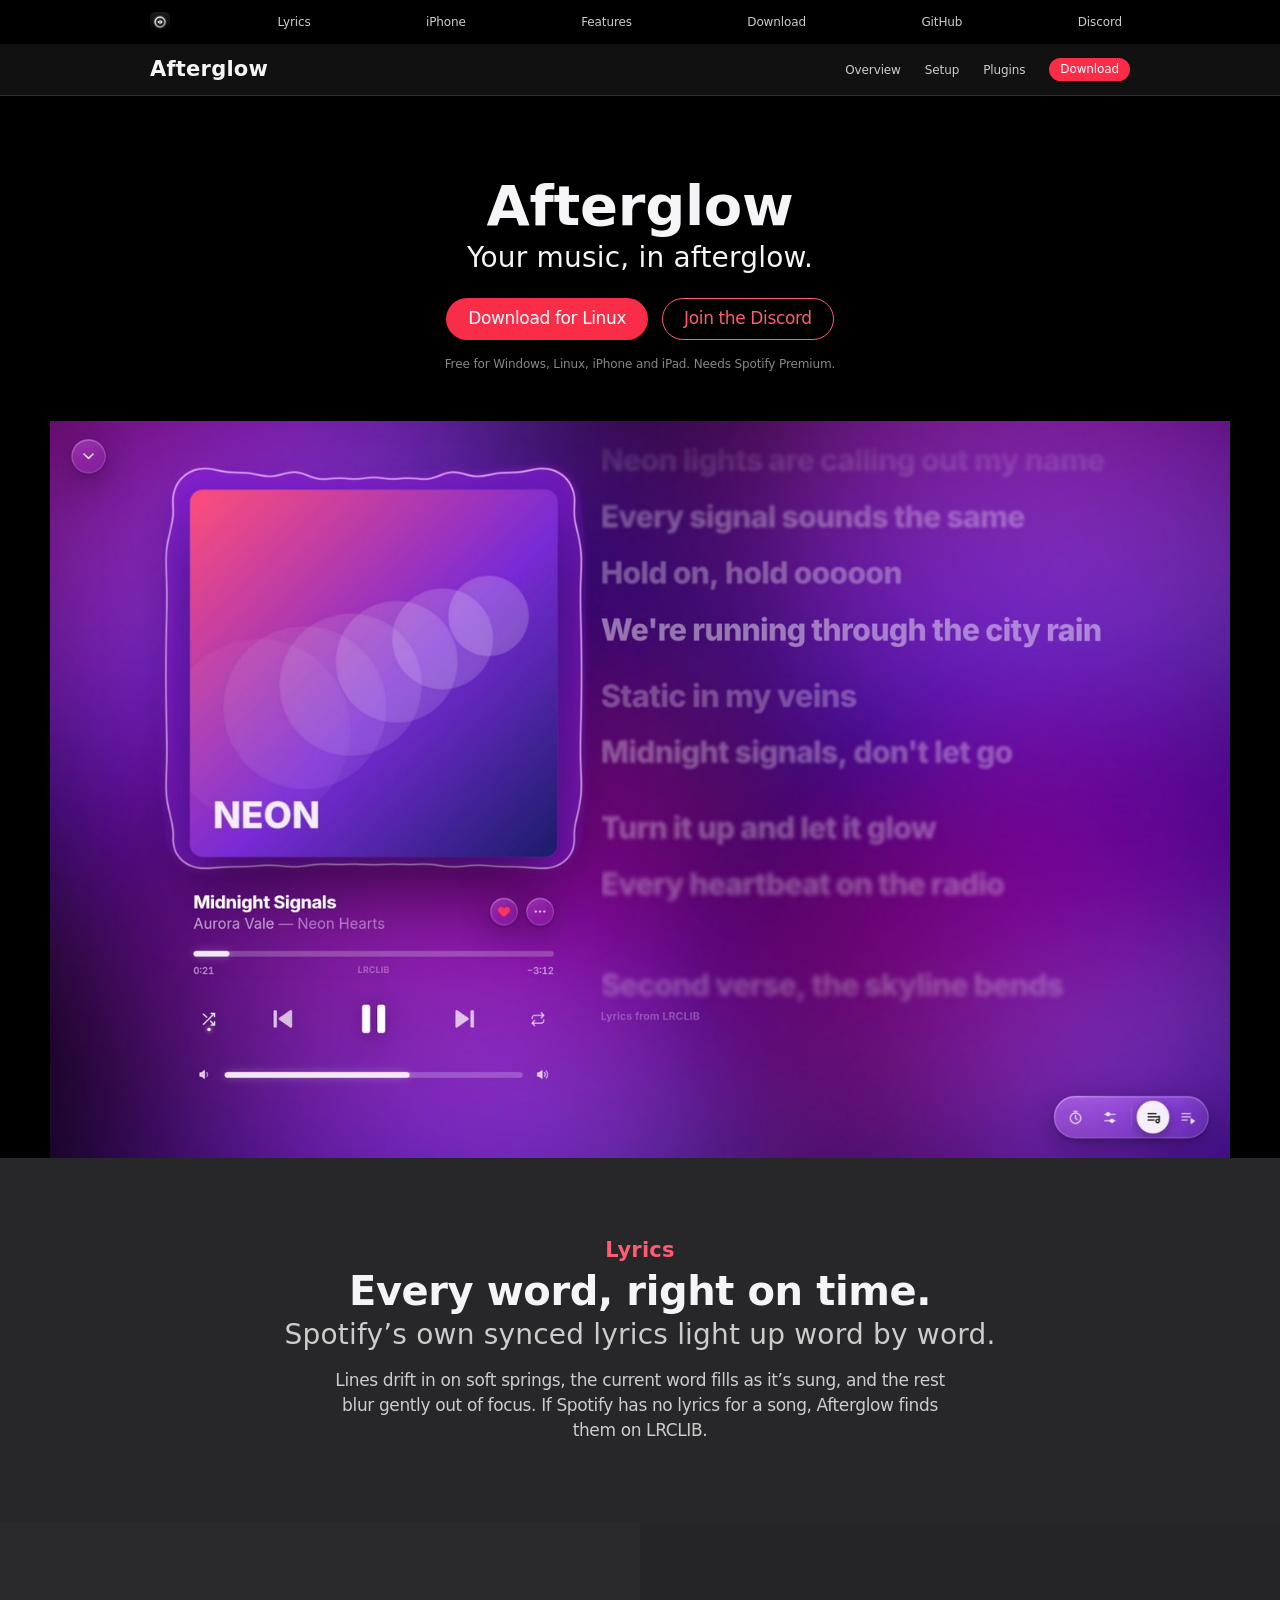
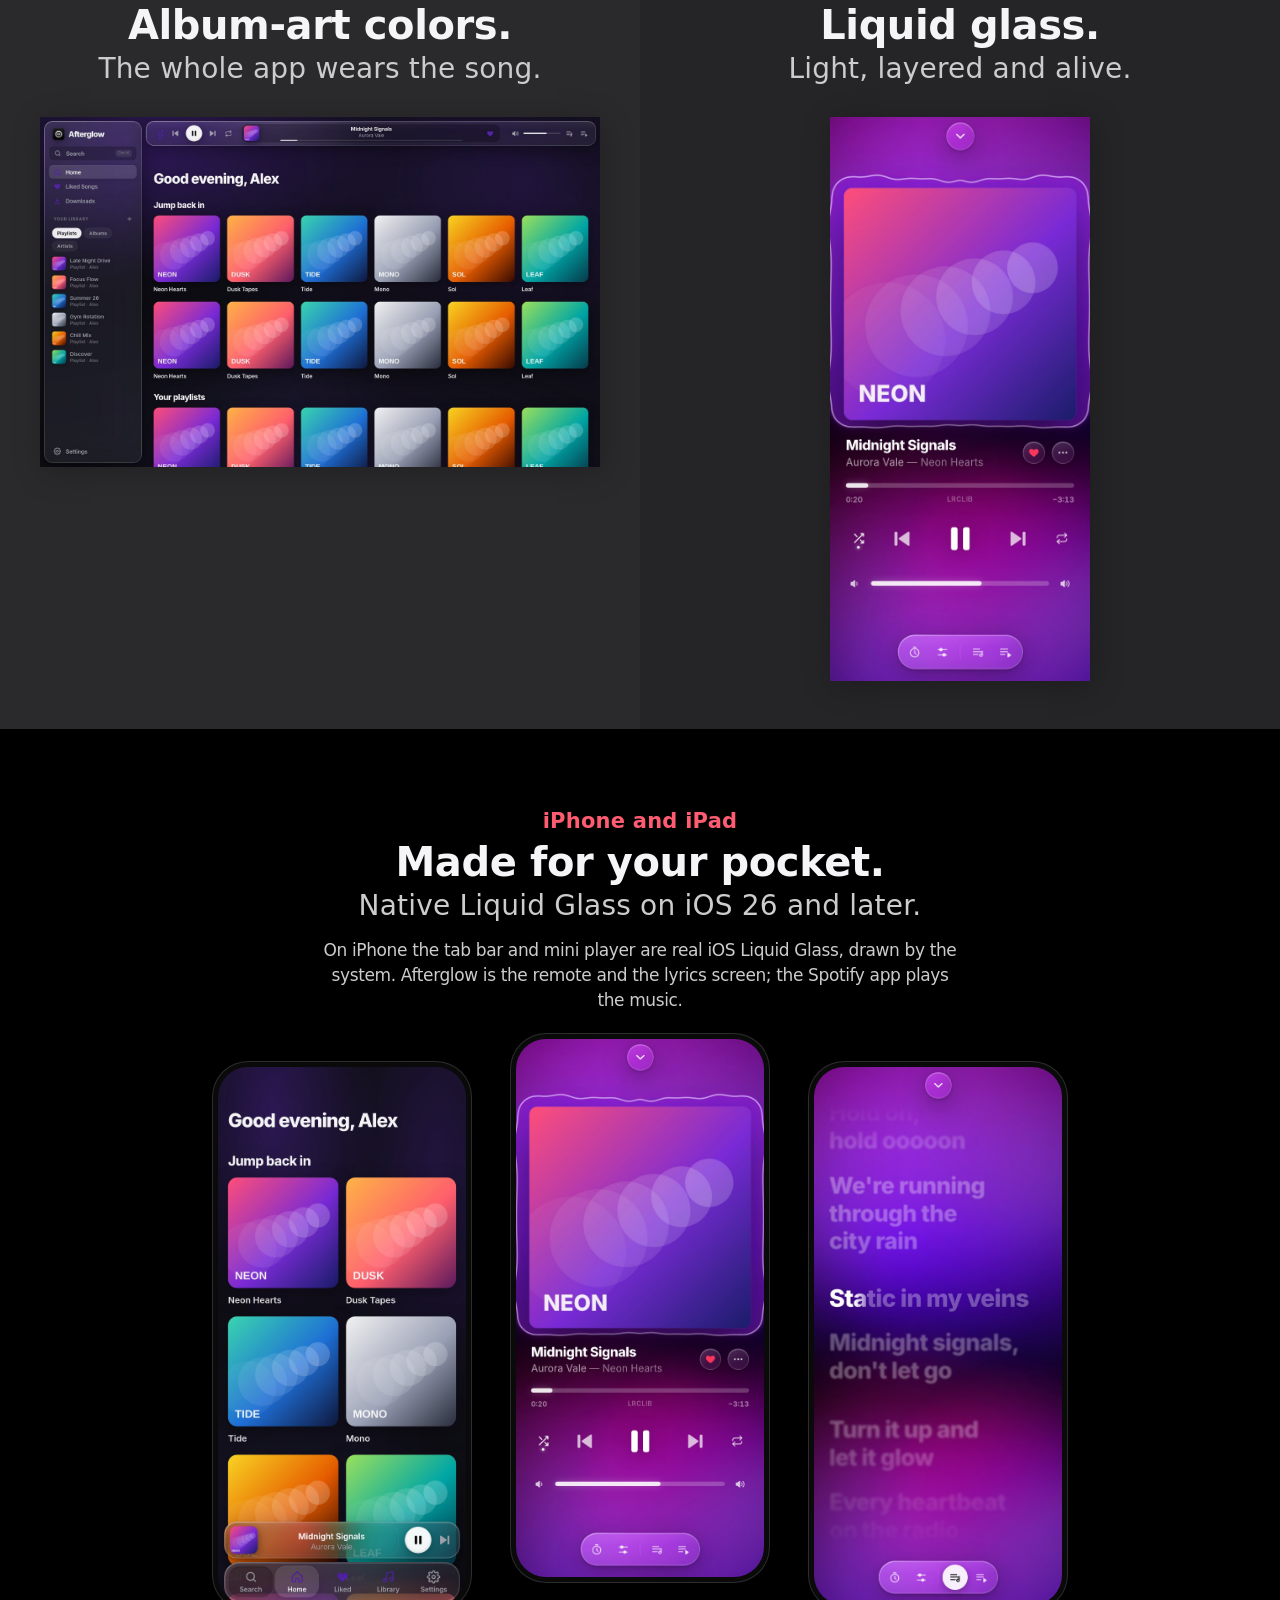
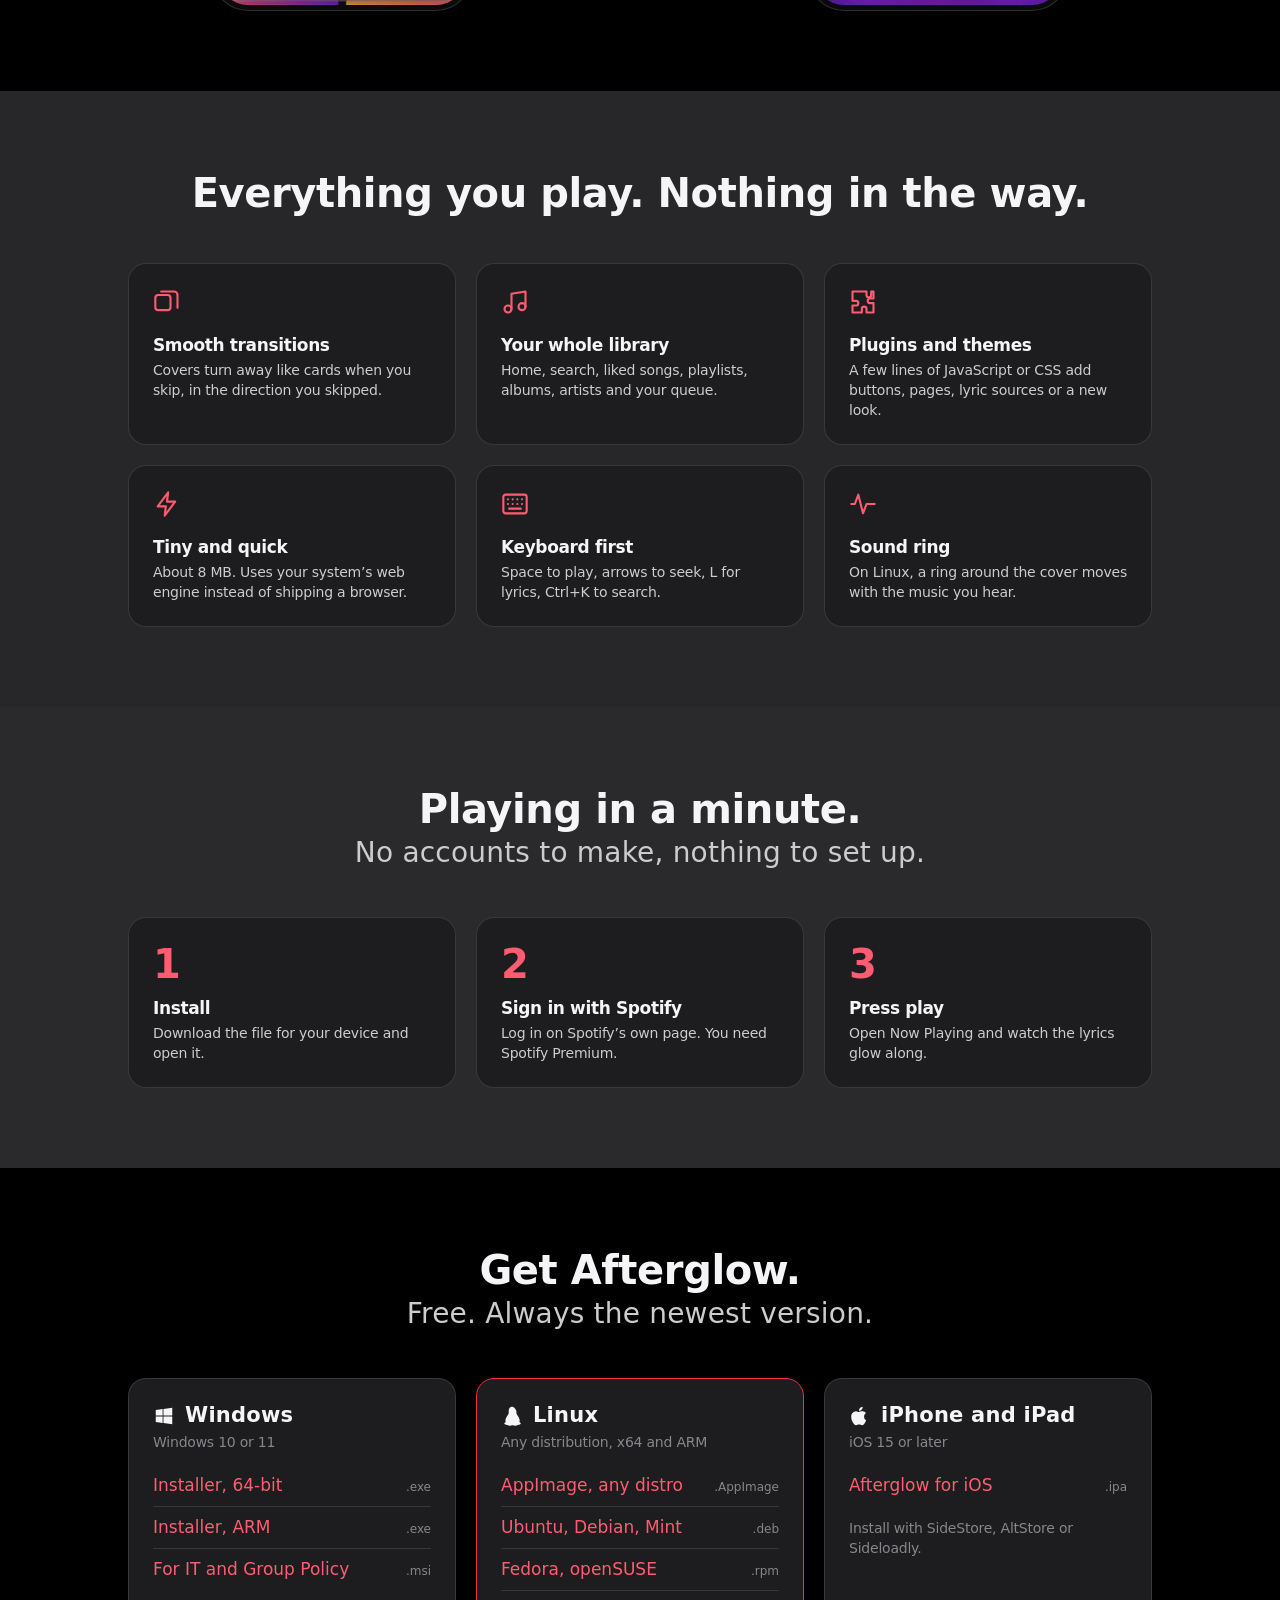
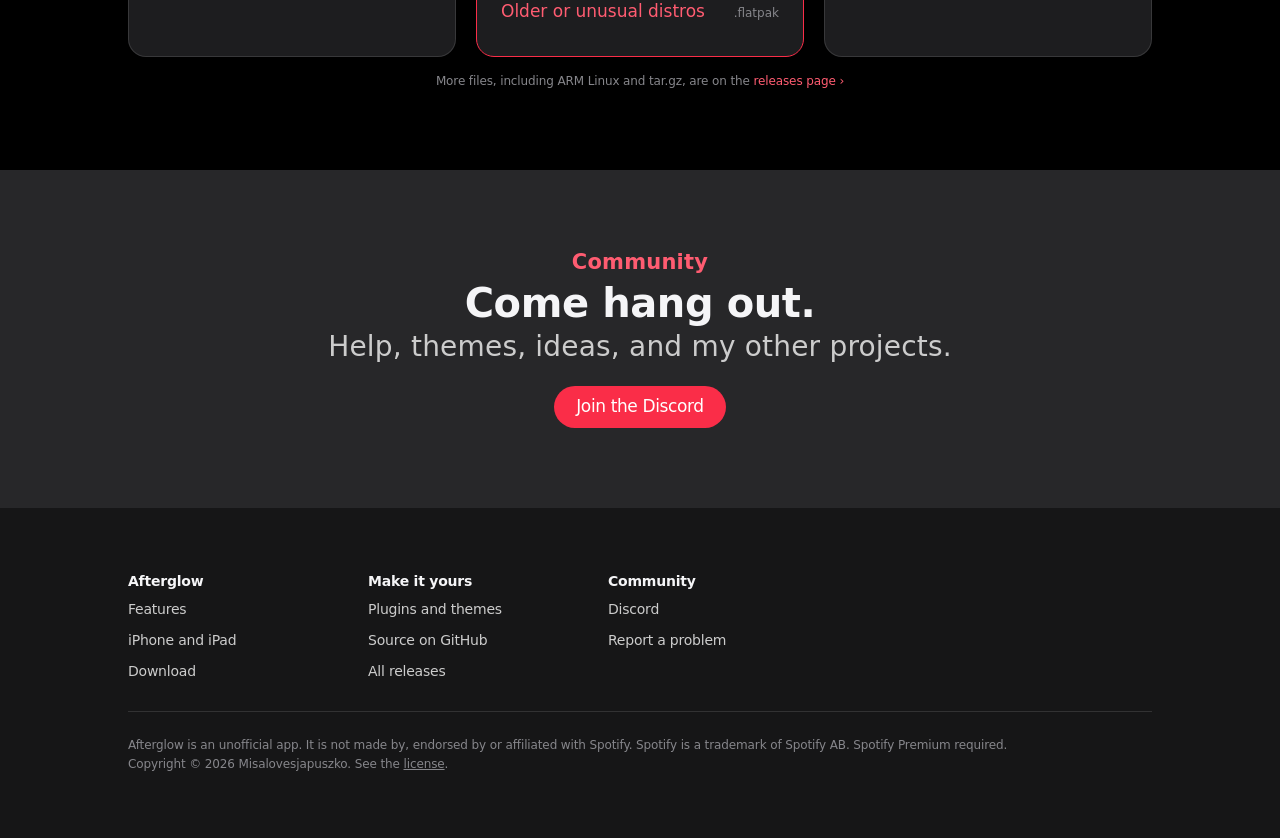
==== docs/index.html @ 4060bea7 "Afterglow 1.0.0 Co-Authored-By: Claude Opus 5.5 <noreply@anthropic.com>" ====
<!doctype html>
<html lang="en">
<head>
<meta charset="utf-8">
<meta name="viewport" content="width=device-width, initial-scale=1, viewport-fit=cover">
<title>Afterglow</title>
<meta name="description" content="Afterglow is a Spotify player with live, word-by-word lyrics, album-art colors and liquid glass. For Windows, Linux, iPhone and iPad.">
<meta property="og:title" content="Afterglow">
<meta property="og:description" content="Your music, in afterglow. Live, word-by-word lyrics for Spotify.">
<meta property="og:image" content="screenshots/lyrics.jpg">
<meta name="theme-color" content="#000000">
<link rel="icon" href="icon.png">
<link rel="preconnect" href="https://fonts.googleapis.com">
<link rel="preconnect" href="https://fonts.gstatic.com" crossorigin>
<link href="https://fonts.googleapis.com/css2?family=Inter:wght@300;400;600;700&display=swap" rel="stylesheet">
<style>
/* Design system: DESIGN-apple.md, dark variant. One accent (the app's red), near-black tiles,
   no gradients, no shadows except the single product shadow under app screenshots. */
:root {
  --primary: #fa2d48;
  --primary-focus: #ff375f;
  --primary-on-dark: #ff5c71;
  --on-primary: #ffffff;
  --body: #f5f5f7;
  --body-muted: #cccccc;
  --ink-muted-48: #86868b;
  --hairline: rgba(255, 255, 255, 0.12);
  --surface-black: #000000;
  --tile-1: #272729;
  --tile-2: #2a2a2c;
  --tile-3: #252527;
  --ink: #1d1d1f;
  --footer: #161617;
  --product-shadow: rgba(0, 0, 0, 0.22) 3px 5px 30px 0;

  --font-display: "SF Pro Display", system-ui, -apple-system, BlinkMacSystemFont, Inter, sans-serif;
  --font-text: "SF Pro Text", system-ui, -apple-system, BlinkMacSystemFont, Inter, sans-serif;

  --r-sm: 8px;
  --r-md: 11px;
  --r-lg: 18px;
  --pill: 9999px;

  --s-xs: 8px;
  --s-sm: 12px;
  --s-md: 17px;
  --s-lg: 24px;
  --s-xl: 32px;
  --s-xxl: 48px;
  --s-section: 80px;
  color-scheme: dark;
}
* { box-sizing: border-box; }
html { scroll-behavior: smooth; scroll-padding-top: 60px; }
body {
  margin: 0; background: var(--surface-black); color: var(--body);
  font: 400 17px/1.47 var(--font-text); letter-spacing: -0.374px;
  font-feature-settings: "ss03"; -webkit-font-smoothing: antialiased; overflow-x: hidden;
}
a { color: inherit; text-decoration: none; }
img { display: block; max-width: 100%; height: auto; }

/* global nav: 44px, true black, 12px links */
.gnav { background: var(--surface-black); height: 44px; }
.gnav-in { max-width: 1024px; height: 100%; margin: 0 auto; padding: 0 22px; display: flex; align-items: center; justify-content: space-between; }
.gnav a { font: 400 12px/1 var(--font-text); letter-spacing: -0.12px; color: rgba(255, 255, 255, 0.8); padding: 0 8px; }
.gnav a:active { opacity: 0.6; }
.gnav .logo { padding: 0; display: flex; align-items: center; }
.gnav .logo img { width: 20px; height: 20px; border-radius: 5px; }
@media (max-width: 833px) { .gnav .hide-sm { display: none; } }

/* frosted sub-nav: sticky 52px */
.subnav { position: sticky; top: 0; z-index: 20; height: 52px; background: rgba(22, 22, 23, 0.8);
  -webkit-backdrop-filter: saturate(180%) blur(20px); backdrop-filter: saturate(180%) blur(20px); border-bottom: 1px solid var(--hairline); }
.subnav-in { max-width: 1024px; height: 100%; margin: 0 auto; padding: 0 22px; display: flex; align-items: center; gap: var(--s-lg); }
.subnav .title { font: 600 21px/1.19 var(--font-display); letter-spacing: 0.231px; margin-right: auto; }
.subnav a.link { font: 400 12px/1 var(--font-text); letter-spacing: -0.12px; color: var(--body-muted); }
.subnav a.link:active { opacity: 0.6; }
@media (max-width: 734px) { .subnav a.link { display: none; } }

/* buttons */
.btn { display: inline-flex; align-items: center; justify-content: center; gap: 8px; border-radius: var(--pill);
  font: 400 17px/1.17 var(--font-text); letter-spacing: -0.374px; padding: 11px 22px; transition: transform 0.15s; cursor: pointer; }
.btn:active { transform: scale(0.95); }
.btn:focus-visible { outline: 2px solid var(--primary-focus); outline-offset: 2px; }
.btn-primary { background: var(--primary); color: var(--on-primary); }
.btn-ghost { border: 1px solid var(--primary-on-dark); color: var(--primary-on-dark); padding: 10px 21px; }
.btn-small { font-size: 12px; letter-spacing: -0.12px; padding: 4px 11px; }
.link-arrow { color: var(--primary-on-dark); }
.link-arrow::after { content: " \203A"; }
.link-arrow:active { opacity: 0.6; }

/* full-bleed tiles */
.tile { padding: var(--s-section) 22px 0; text-align: center; overflow: hidden; }
.tile.pad-b { padding-bottom: var(--s-section); }
.t-black { background: var(--surface-black); }
.t-1 { background: var(--tile-1); }
.t-2 { background: var(--tile-2); }
.t-3 { background: var(--tile-3); }
.hero-name { font: 600 56px/1.07 var(--font-display); letter-spacing: -0.28px; margin: 0; }
.display { font: 600 40px/1.1 var(--font-display); letter-spacing: -0.01em; margin: 0; }
.lead { font: 400 28px/1.14 var(--font-display); letter-spacing: 0.196px; color: var(--body); margin: 6px 0 0; }
.lead.muted { color: var(--body-muted); }
.tagline { font: 600 21px/1.19 var(--font-display); letter-spacing: 0.231px; margin: 0 0 6px; color: var(--primary-on-dark); }
.body-copy { max-width: 640px; margin: var(--s-md) auto 0; color: var(--body-muted); }
.ctas { display: flex; justify-content: center; flex-wrap: wrap; gap: 14px; margin-top: var(--s-lg); }
.fine { font: 400 12px/1.33 var(--font-text); letter-spacing: -0.12px; color: var(--ink-muted-48); margin: var(--s-md) 0 0; }

/* product imagery: the only shadow in the system */
.shot { margin: var(--s-xxl) auto 0; max-width: 1180px; }
.shot img { width: 100%; box-shadow: var(--product-shadow); }
.shot.narrow { max-width: 300px; }

.duo { display: grid; grid-template-columns: 1fr 1fr; }
.duo .tile { padding-bottom: var(--s-xxl); }
.duo .shot { margin-top: var(--s-xl); max-width: 560px; }
.duo .shot.narrow { max-width: 260px; }
@media (max-width: 833px) { .duo { grid-template-columns: 1fr; } }

.phones { display: flex; justify-content: center; align-items: flex-end; gap: clamp(12px, 3vw, 40px); margin: var(--s-xxl) auto 0; max-width: 980px; }
.phone { width: min(260px, 31%); border-radius: 36px; padding: 6px; background: #0a0a0b; box-shadow: var(--product-shadow), inset 0 0 0 1px rgba(255, 255, 255, 0.14); }
.phone img { border-radius: 30px; }
.phone.mid { transform: translateY(-28px); }
@media (max-width: 640px) { .phone { border-radius: 22px; padding: 4px; } .phone img { border-radius: 18px; } .phone.mid { transform: translateY(-14px); } }

/* utility cards */
.grid { max-width: 1024px; margin: var(--s-xxl) auto 0; display: grid; grid-template-columns: repeat(3, 1fr); gap: 20px; text-align: left; }
@media (max-width: 1068px) { .grid { grid-template-columns: repeat(2, 1fr); } }
@media (max-width: 640px) { .grid { grid-template-columns: 1fr; } }
.card { background: var(--ink); border: 1px solid var(--hairline); border-radius: var(--r-lg); padding: var(--s-lg); }
.card .ic { width: 28px; height: 28px; color: var(--primary-on-dark); margin-bottom: var(--s-sm); }
.card h3 { font: 600 17px/1.24 var(--font-text); letter-spacing: -0.374px; margin: 0 0 4px; }
.card p { margin: 0; color: var(--body-muted); font-size: 14px; line-height: 1.43; letter-spacing: -0.224px; }

/* download cards */
.dl { max-width: 1024px; margin: var(--s-xxl) auto 0; display: grid; grid-template-columns: repeat(3, 1fr); gap: 20px; text-align: left; }
@media (max-width: 833px) { .dl { grid-template-columns: 1fr; } }
.dl .card.mine { border-color: var(--primary); }
.dl h3 { font: 600 21px/1.19 var(--font-display); letter-spacing: 0.231px; margin: 0; display: flex; align-items: center; gap: 10px; }
.dl h3 svg { width: 22px; height: 22px; }
.dl .req { font-size: 14px; letter-spacing: -0.224px; color: var(--ink-muted-48); margin: 4px 0 var(--s-sm); }
.dl ul { list-style: none; margin: 0; padding: 0; }
.dl li a { display: flex; justify-content: space-between; align-items: baseline; gap: 12px; font: 400 17px/2.41 var(--font-text); letter-spacing: 0; color: var(--primary-on-dark); border-top: 1px solid var(--hairline); cursor: pointer; }
.dl li:first-child a { border-top: 0; }
.dl li a span { color: var(--ink-muted-48); font-size: 12px; }
.dl li a:active { opacity: 0.6; }
.dl .note { font-size: 14px; letter-spacing: -0.224px; color: var(--ink-muted-48); margin: var(--s-sm) 0 0; }

/* steps */
.steps { max-width: 1024px; margin: var(--s-xxl) auto 0; display: grid; grid-template-columns: repeat(3, 1fr); gap: 20px; counter-reset: s; text-align: left; }
@media (max-width: 833px) { .steps { grid-template-columns: 1fr; } }
.steps .card { counter-increment: s; }
.steps .card::before { content: counter(s); display: block; font: 600 40px/1.1 var(--font-display); color: var(--primary-on-dark); margin-bottom: var(--s-sm); }

/* footer */
footer { background: var(--footer); color: var(--ink-muted-48); padding: 64px 22px; }
.foot-in { max-width: 1024px; margin: 0 auto; }
.foot-cols { display: grid; grid-template-columns: repeat(3, minmax(0, 220px)); gap: 20px; padding-bottom: var(--s-lg); border-bottom: 1px solid var(--hairline); }
@media (max-width: 640px) { .foot-cols { grid-template-columns: 1fr 1fr; } }
.foot-cols h4 { font: 600 14px/1.29 var(--font-text); letter-spacing: -0.224px; color: var(--body); margin: 0 0 4px; }
.foot-cols a { display: block; font: 400 14px/2.2 var(--font-text); letter-spacing: -0.224px; color: var(--body-muted); }
.legal { font: 400 12px/1.6 var(--font-text); letter-spacing: -0.12px; margin: var(--s-lg) 0 0; }
.legal a { color: inherit; text-decoration: underline; }

/* responsive type */
@media (max-width: 1068px) { .hero-name { font-size: 48px; } }
@media (max-width: 734px) {
  .hero-name { font-size: 40px; } .display { font-size: 32px; } .lead { font-size: 21px; }
  .tile { padding-top: var(--s-xxl); } .tile.pad-b { padding-bottom: var(--s-xxl); }
}
@media (max-width: 419px) { .hero-name { font-size: 34px; } .display { font-size: 28px; } }

/* quiet entrance */
.reveal { opacity: 0; transform: translateY(24px); transition: opacity 0.9s cubic-bezier(0.22, 1, 0.36, 1), transform 0.9s cubic-bezier(0.22, 1, 0.36, 1); }
.reveal.in { opacity: 1; transform: none; }
@media (prefers-reduced-motion: reduce) { .reveal { opacity: 1; transform: none; transition: none; } }
</style>
</head>
<body>

<nav class="gnav" aria-label="Global">
  <div class="gnav-in">
    <a class="logo" href="#" aria-label="Afterglow"><img src="icon.png" alt=""></a>
    <a class="hide-sm" href="#lyrics">Lyrics</a>
    <a class="hide-sm" href="#iphone">iPhone</a>
    <a class="hide-sm" href="#features">Features</a>
    <a class="hide-sm" href="#download">Download</a>
    <a class="hide-sm" href="https://github.com/misalovesjapuszko/afterglow">GitHub</a>
    <a href="https://discord.gg/SPbcMXNERD">Discord</a>
  </div>
</nav>

<div class="subnav">
  <div class="subnav-in">
    <span class="title">Afterglow</span>
    <a class="link" href="#features">Overview</a>
    <a class="link" href="#setup">Setup</a>
    <a class="link" href="https://github.com/misalovesjapuszko/afterglow/blob/main/PLUGINS.md">Plugins</a>
    <a class="btn btn-primary btn-small" href="#download">Download</a>
  </div>
</div>

<main>
  <section class="tile t-black">
    <h1 class="hero-name reveal">Afterglow</h1>
    <p class="lead reveal">Your music, in afterglow.</p>
    <div class="ctas reveal">
      <a class="btn btn-primary" href="#download" id="hero-dl">Download</a>
      <a class="btn btn-ghost" href="https://discord.gg/SPbcMXNERD">Join the Discord</a>
    </div>
    <p class="fine reveal">Free for Windows, Linux, iPhone and iPad. Needs Spotify Premium.</p>
    <div class="shot reveal"><img src="screenshots/lyrics.jpg" alt="Afterglow's Now Playing screen with synced lyrics"></div>
  </section>

  <section class="tile t-1 pad-b" id="lyrics">
    <p class="tagline reveal">Lyrics</p>
    <h2 class="display reveal">Every word, right on time.</h2>
    <p class="lead muted reveal">Spotify’s own synced lyrics light up word by word.</p>
    <p class="body-copy reveal">Lines drift in on soft springs, the current word fills as it’s sung, and the rest blur gently out of focus. If Spotify has no lyrics for a song, Afterglow finds them on LRCLIB.</p>
  </section>

  <div class="duo">
    <section class="tile t-2">
      <h2 class="display reveal">Album-art colors.</h2>
      <p class="lead muted reveal">The whole app wears the song.</p>
      <div class="shot reveal"><img src="screenshots/home.jpg" alt="Afterglow tinted in the colors of the playing album"></div>
    </section>
    <section class="tile t-3">
      <h2 class="display reveal">Liquid glass.</h2>
      <p class="lead muted reveal">Light, layered and alive.</p>
      <div class="shot narrow reveal"><img src="screenshots/phone-np.jpg" alt="Now Playing on iPhone"></div>
    </section>
  </div>

  <section class="tile t-black pad-b" id="iphone">
    <p class="tagline reveal">iPhone and iPad</p>
    <h2 class="display reveal">Made for your pocket.</h2>
    <p class="lead muted reveal">Native Liquid Glass on iOS 26 and later.</p>
    <p class="body-copy reveal">On iPhone the tab bar and mini player are real iOS Liquid Glass, drawn by the system. Afterglow is the remote and the lyrics screen; the Spotify app plays the music.</p>
    <div class="phones reveal">
      <div class="phone"><img src="screenshots/phone-home.jpg" alt="Home on iPhone"></div>
      <div class="phone mid"><img src="screenshots/phone-np.jpg" alt="Now Playing on iPhone"></div>
      <div class="phone"><img src="screenshots/phone-lyrics.jpg" alt="Lyrics on iPhone"></div>
    </div>
  </section>

  <section class="tile t-1 pad-b" id="features">
    <h2 class="display reveal">Everything you play. Nothing in the way.</h2>
    <div class="grid">
      <div class="card reveal">
        <svg class="ic" viewBox="0 0 24 24" fill="none" stroke="currentColor" stroke-width="1.8" stroke-linecap="round" stroke-linejoin="round"><rect x="2" y="6" width="13" height="13" rx="2.5"/><path d="M7 3h11a3 3 0 0 1 3 3v11"/></svg>
        <h3>Smooth transitions</h3>
        <p>Covers turn away like cards when you skip, in the direction you skipped.</p>
      </div>
      <div class="card reveal">
        <svg class="ic" viewBox="0 0 24 24" fill="none" stroke="currentColor" stroke-width="1.8" stroke-linecap="round" stroke-linejoin="round"><path d="M9 18V5l12-2v13"/><circle cx="6" cy="18" r="3"/><circle cx="18" cy="16" r="3"/></svg>
        <h3>Your whole library</h3>
        <p>Home, search, liked songs, playlists, albums, artists and your queue.</p>
      </div>
      <div class="card reveal">
        <svg class="ic" viewBox="0 0 24 24" fill="none" stroke="currentColor" stroke-width="1.8" stroke-linecap="round" stroke-linejoin="round"><path d="M9 3h6v3a2 2 0 1 0 4 0V3h2v6h-3a2 2 0 1 0 0 4h3v8h-6v-3a2 2 0 1 0-4 0v3H3v-6h3a2 2 0 1 0 0-4H3V3h6Z"/></svg>
        <h3>Plugins and themes</h3>
        <p>A few lines of JavaScript or CSS add buttons, pages, lyric sources or a new look.</p>
      </div>
      <div class="card reveal">
        <svg class="ic" viewBox="0 0 24 24" fill="none" stroke="currentColor" stroke-width="1.8" stroke-linecap="round" stroke-linejoin="round"><path d="M13 2 4 14h7l-1 8 9-12h-7l1-8Z"/></svg>
        <h3>Tiny and quick</h3>
        <p>About 8 MB. Uses your system’s web engine instead of shipping a browser.</p>
      </div>
      <div class="card reveal">
        <svg class="ic" viewBox="0 0 24 24" fill="none" stroke="currentColor" stroke-width="1.8" stroke-linecap="round" stroke-linejoin="round"><rect x="2" y="4" width="20" height="16" rx="2"/><path d="M6 8h.01M10 8h.01M14 8h.01M18 8h.01M6 12h.01M10 12h.01M14 12h.01M18 12h.01M7 16h10"/></svg>
        <h3>Keyboard first</h3>
        <p>Space to play, arrows to seek, L for lyrics, Ctrl+K to search.</p>
      </div>
      <div class="card reveal">
        <svg class="ic" viewBox="0 0 24 24" fill="none" stroke="currentColor" stroke-width="1.8" stroke-linecap="round" stroke-linejoin="round"><path d="M2 12h3l3-8 4 16 3-8h7"/></svg>
        <h3>Sound ring</h3>
        <p>On Linux, a ring around the cover moves with the music you hear.</p>
      </div>
    </div>
  </section>

  <section class="tile t-2 pad-b" id="setup">
    <h2 class="display reveal">Playing in a minute.</h2>
    <p class="lead muted reveal">No accounts to make, nothing to set up.</p>
    <div class="steps">
      <div class="card reveal"><h3>Install</h3><p>Download the file for your device and open it.</p></div>
      <div class="card reveal"><h3>Sign in with Spotify</h3><p>Log in on Spotify’s own page. You need Spotify Premium.</p></div>
      <div class="card reveal"><h3>Press play</h3><p>Open Now Playing and watch the lyrics glow along.</p></div>
    </div>
  </section>

  <section class="tile t-black pad-b" id="download">
    <h2 class="display reveal">Get Afterglow.</h2>
    <p class="lead muted reveal" id="ver-note">Free. Always the newest version.</p>
    <div class="dl">
      <div class="card reveal" data-os="windows">
        <h3><svg viewBox="0 0 24 24" fill="currentColor"><path d="M3 5.5 10.5 4.4v7.1H3V5.5Zm0 13 7.5 1.1v-7H3v5.9Zm8.4 1.2L21 21v-8.4h-9.6v7.1Zm0-15.4v7.2H21V3l-9.6 1.3Z"/></svg>Windows</h3>
        <div class="req">Windows 10 or 11</div>
        <ul>
          <li><a data-asset="x64-setup.exe">Installer, 64-bit <span>.exe</span></a></li>
          <li><a data-asset="arm64-setup.exe">Installer, ARM <span>.exe</span></a></li>
          <li><a data-asset=".msi">For IT and Group Policy <span>.msi</span></a></li>
        </ul>
      </div>
      <div class="card reveal" data-os="linux">
        <h3><svg viewBox="0 0 24 24" fill="currentColor"><path d="M12 2c-2.2 0-3.6 1.9-3.6 4.6 0 1.5.3 2.4-.7 3.9-1.2 1.7-2.9 4.1-2.9 6.5 0 .6.2 1.1.4 1.5-.7.5-1.6.8-1.6 1.7 0 1.1 1.6 1.2 3.2 1.6 1.2.3 2 .9 3.1.9.9 0 1.5-.5 2.1-.6h1.2c.6.1 1.2.6 2.1.6 1.1 0 1.9-.6 3.1-.9 1.6-.4 3.2-.5 3.2-1.6 0-.9-.9-1.2-1.6-1.7.2-.4.4-.9.4-1.5 0-2.4-1.7-4.8-2.9-6.5-1-1.5-.7-2.4-.7-3.9C15.6 3.9 14.2 2 12 2Z"/></svg>Linux</h3>
        <div class="req">Any distribution, x64 and ARM</div>
        <ul>
          <li><a data-asset="amd64.AppImage">AppImage, any distro <span>.AppImage</span></a></li>
          <li><a data-asset="amd64.deb">Ubuntu, Debian, Mint <span>.deb</span></a></li>
          <li><a data-asset="x86_64.rpm">Fedora, openSUSE <span>.rpm</span></a></li>
          <li><a data-asset="linux_x64.flatpak">Older or unusual distros <span>.flatpak</span></a></li>
        </ul>
      </div>
      <div class="card reveal" data-os="ios">
        <h3><svg viewBox="0 0 24 24" fill="currentColor"><path d="M16.4 12.6c0-2.6 2.1-3.8 2.2-3.9a4.8 4.8 0 0 0-3.8-2c-1.6-.2-3.1.9-3.9.9-.8 0-2-.9-3.4-.9a5 5 0 0 0-4.2 2.6c-1.8 3.1-.5 7.7 1.3 10.2.8 1.2 1.8 2.6 3.1 2.5 1.3-.1 1.7-.8 3.3-.8 1.5 0 1.9.8 3.3.8 1.4 0 2.2-1.2 3-2.5a10 10 0 0 0 1.4-2.8 4.3 4.3 0 0 1-2.3-4.1ZM13.9 5c.7-.8 1.2-2 1-3.1-1 .1-2.2.7-2.9 1.5-.6.7-1.2 1.9-1 3 1.1.1 2.2-.6 2.9-1.4Z"/></svg>iPhone and iPad</h3>
        <div class="req">iOS 15 or later</div>
        <ul>
          <li><a data-asset="iOS-unsigned.ipa">Afterglow for iOS <span>.ipa</span></a></li>
        </ul>
        <p class="note">Install with SideStore, AltStore or Sideloadly.</p>
      </div>
    </div>
    <p class="fine reveal">More files, including ARM Linux and tar.gz, are on the <a class="link-arrow" href="https://github.com/misalovesjapuszko/afterglow/releases/latest">releases page</a></p>
  </section>

  <section class="tile t-1 pad-b">
    <p class="tagline reveal">Community</p>
    <h2 class="display reveal">Come hang out.</h2>
    <p class="lead muted reveal">Help, themes, ideas, and my other projects.</p>
    <div class="ctas reveal"><a class="btn btn-primary" href="https://discord.gg/SPbcMXNERD">Join the Discord</a></div>
  </section>
</main>

<footer>
  <div class="foot-in">
    <div class="foot-cols">
      <div>
        <h4>Afterglow</h4>
        <a href="#features">Features</a>
        <a href="#iphone">iPhone and iPad</a>
        <a href="#download">Download</a>
      </div>
      <div>
        <h4>Make it yours</h4>
        <a href="https://github.com/misalovesjapuszko/afterglow/blob/main/PLUGINS.md">Plugins and themes</a>
        <a href="https://github.com/misalovesjapuszko/afterglow">Source on GitHub</a>
        <a href="https://github.com/misalovesjapuszko/afterglow/releases">All releases</a>
      </div>
      <div>
        <h4>Community</h4>
        <a href="https://discord.gg/SPbcMXNERD">Discord</a>
        <a href="https://github.com/misalovesjapuszko/afterglow/issues">Report a problem</a>
      </div>
    </div>
    <p class="legal">Afterglow is an unofficial app. It is not made by, endorsed by or affiliated with Spotify. Spotify is a trademark of Spotify AB. Spotify Premium required.<br>Copyright © 2026 Misalovesjapuszko. See the <a href="https://github.com/misalovesjapuszko/afterglow/blob/main/LICENSE">license</a>.</p>
  </div>
</footer>

<script>
const io = new IntersectionObserver((es) => es.forEach((e) => e.isIntersecting && (e.target.classList.add('in'), io.unobserve(e.target))), { threshold: 0.12 });
document.querySelectorAll('.reveal').forEach((el) => io.observe(el));

// Point the links at the newest release's real files, and highlight the visitor's system
const REPO = 'misalovesjapuszko/afterglow';
const RELEASES = `https://github.com/${REPO}/releases/latest`;
const ua = navigator.userAgent;
const os = /iPhone|iPad|iPod/.test(ua) || (/Macintosh/.test(ua) && navigator.maxTouchPoints > 1) ? 'ios' : /Windows/.test(ua) ? 'windows' : /Linux|X11/.test(ua) && !/Android/.test(ua) ? 'linux' : null;
const label = { ios: 'Download for iPhone', windows: 'Download for Windows', linux: 'Download for Linux' }[os];
if (label) {
  document.querySelector('#hero-dl').textContent = label;
  document.querySelector(`.dl .card[data-os="${os}"]`)?.classList.add('mine');
}
document.querySelectorAll('[data-asset]').forEach((a) => (a.href = RELEASES));
fetch(`https://api.github.com/repos/${REPO}/releases/latest`)
  .then((r) => (r.ok ? r.json() : null))
  .then((rel) => {
    if (!rel?.assets) return;
    document.querySelector('#ver-note').textContent = `Free. Version ${rel.tag_name.replace(/^v/, '')}.`;
    document.querySelectorAll('[data-asset]').forEach((a) => {
      const hit = rel.assets.find((x) => x.name.endsWith(a.dataset.asset) || x.name.includes(a.dataset.asset));
      if (hit) a.href = hit.browser_download_url;
    });
    const first = document.querySelector(`.dl .card[data-os="${os}"] [data-asset]`);
    if (first && first.href !== RELEASES) document.querySelector('#hero-dl').href = first.href;
  })
  .catch(() => {});
</script>
</body>
</html>
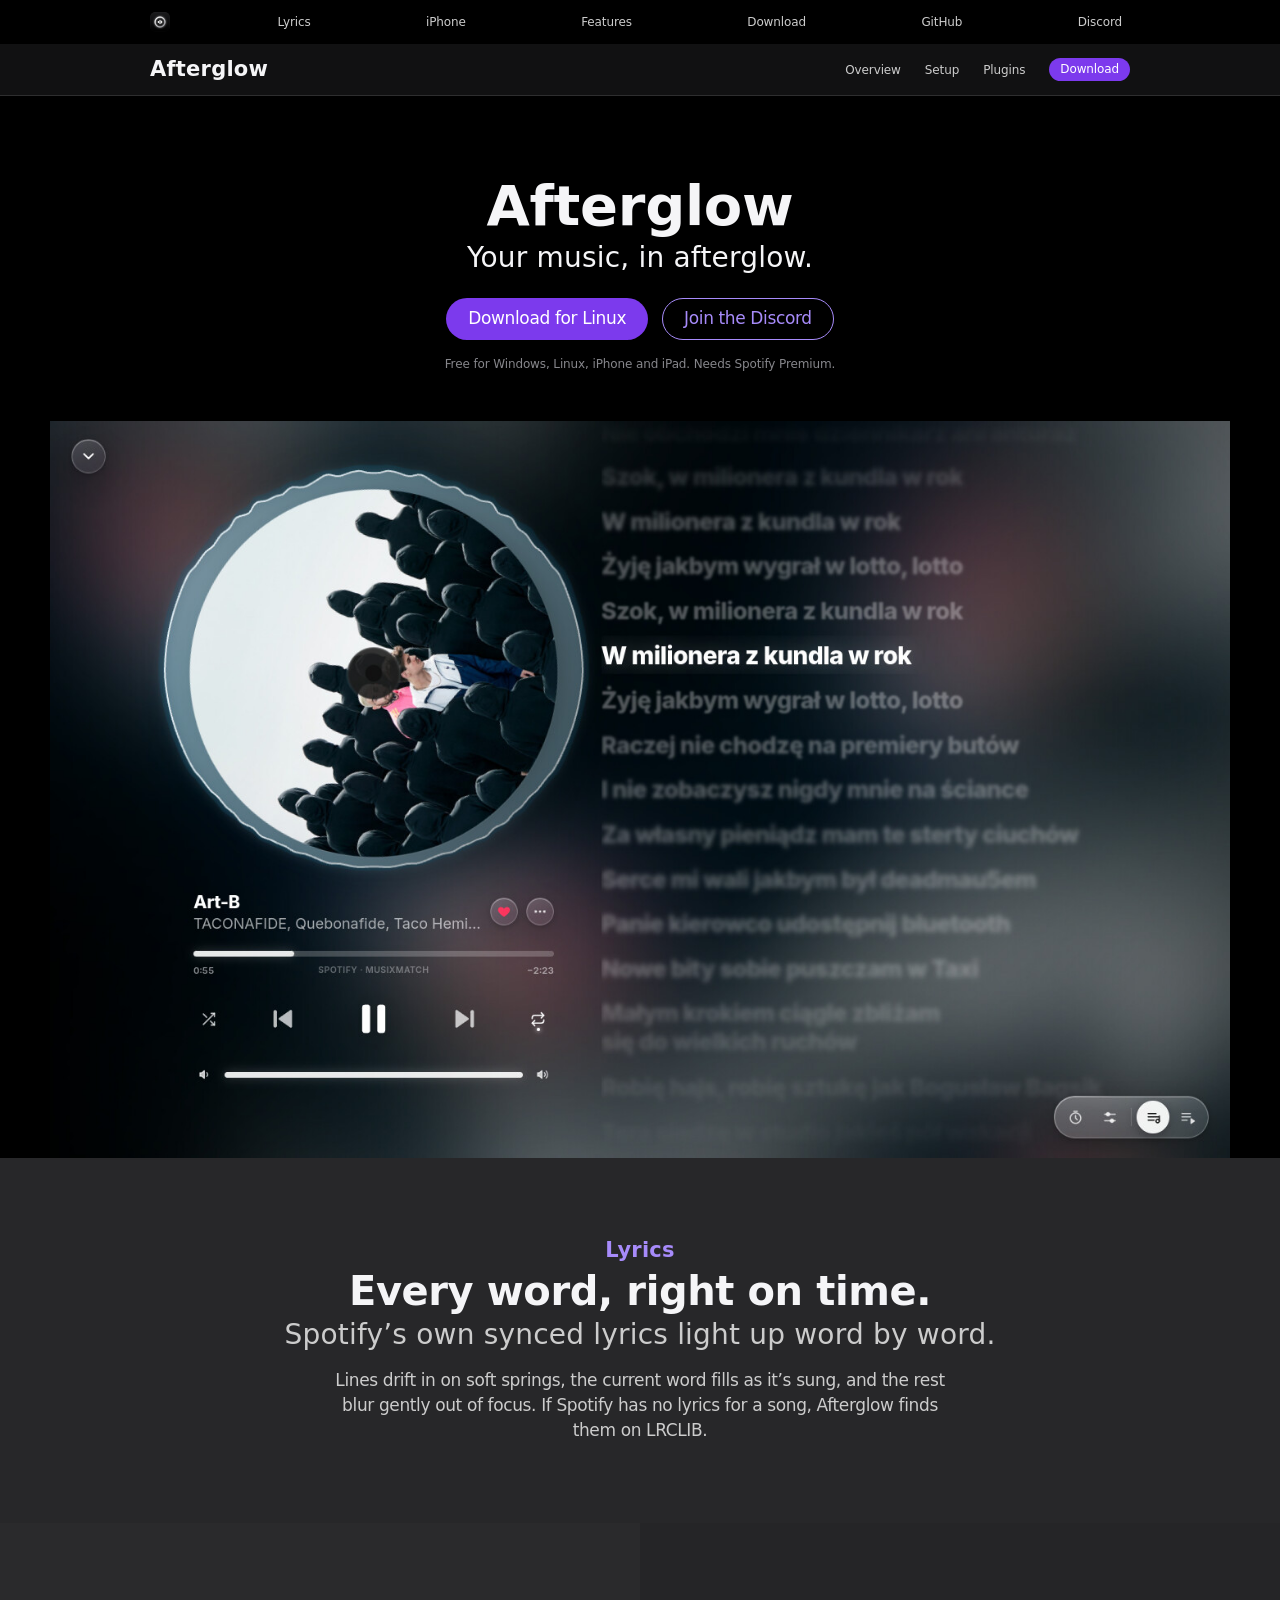
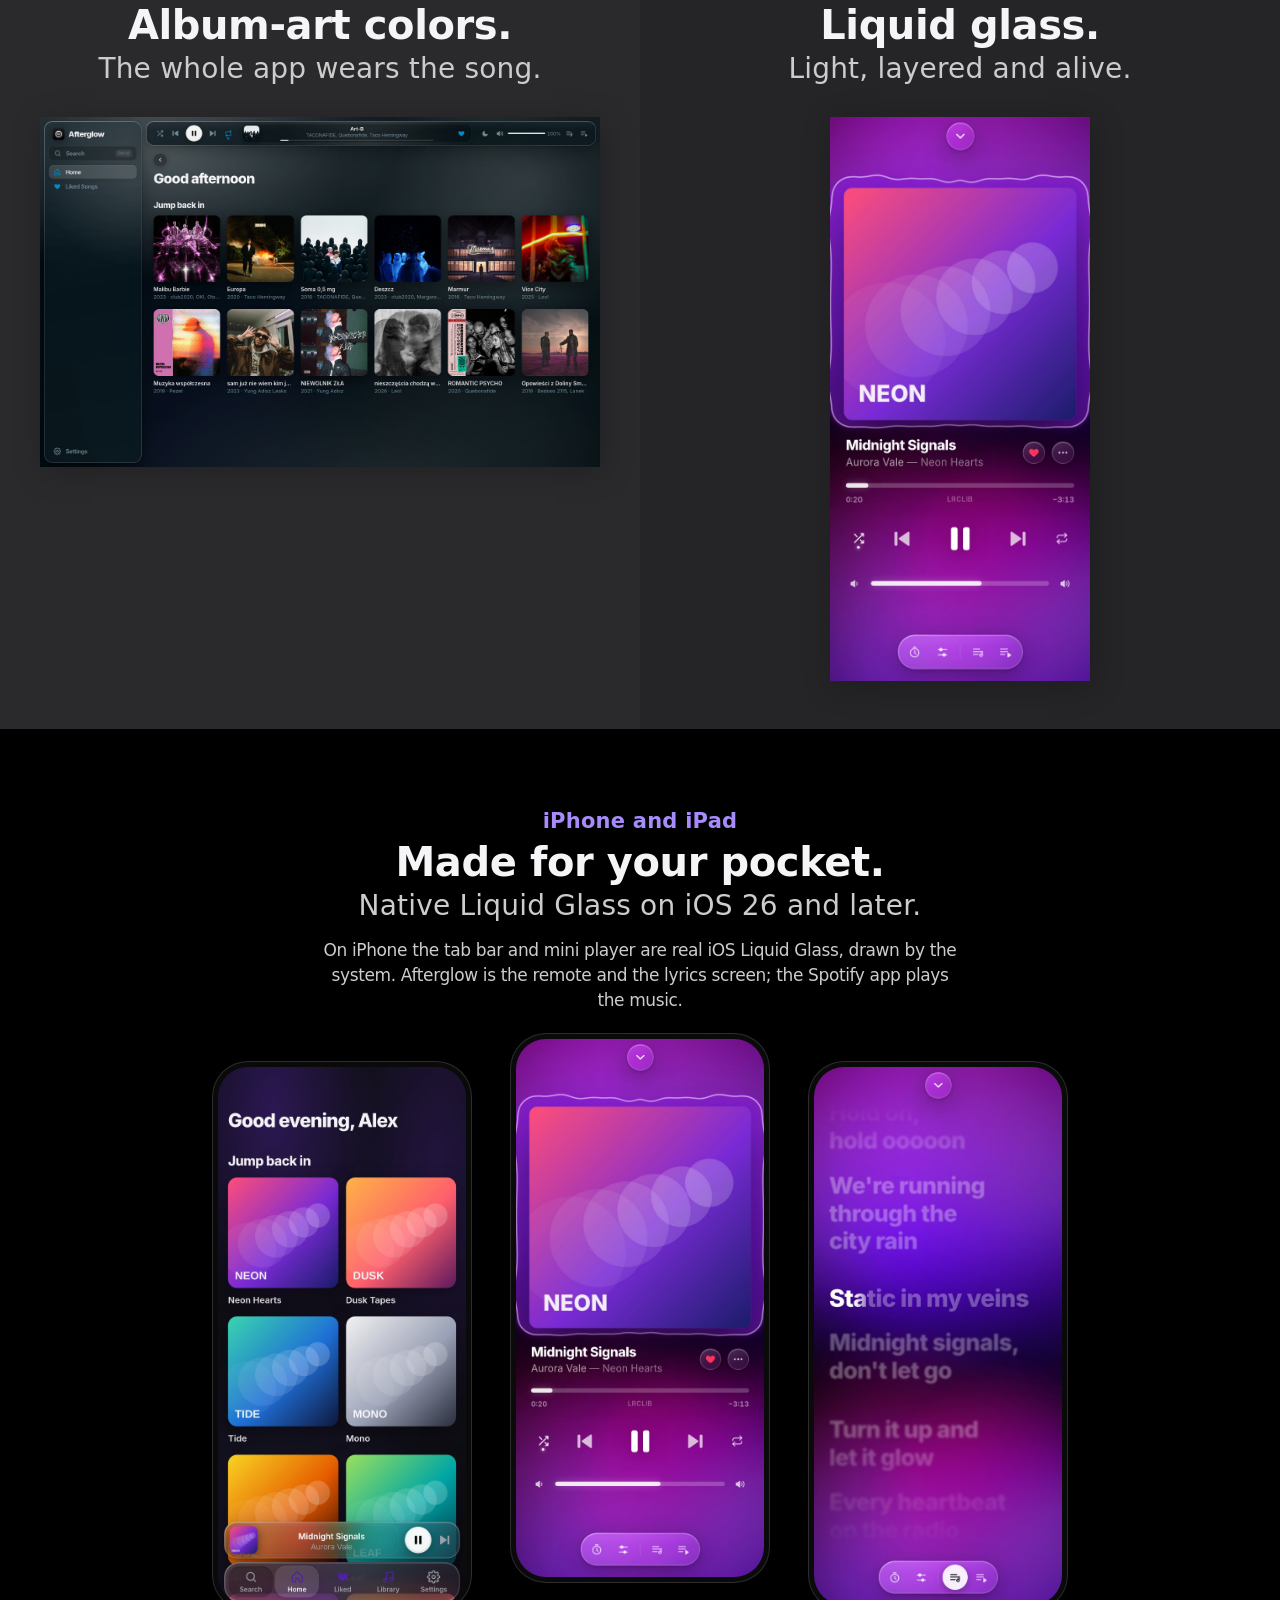
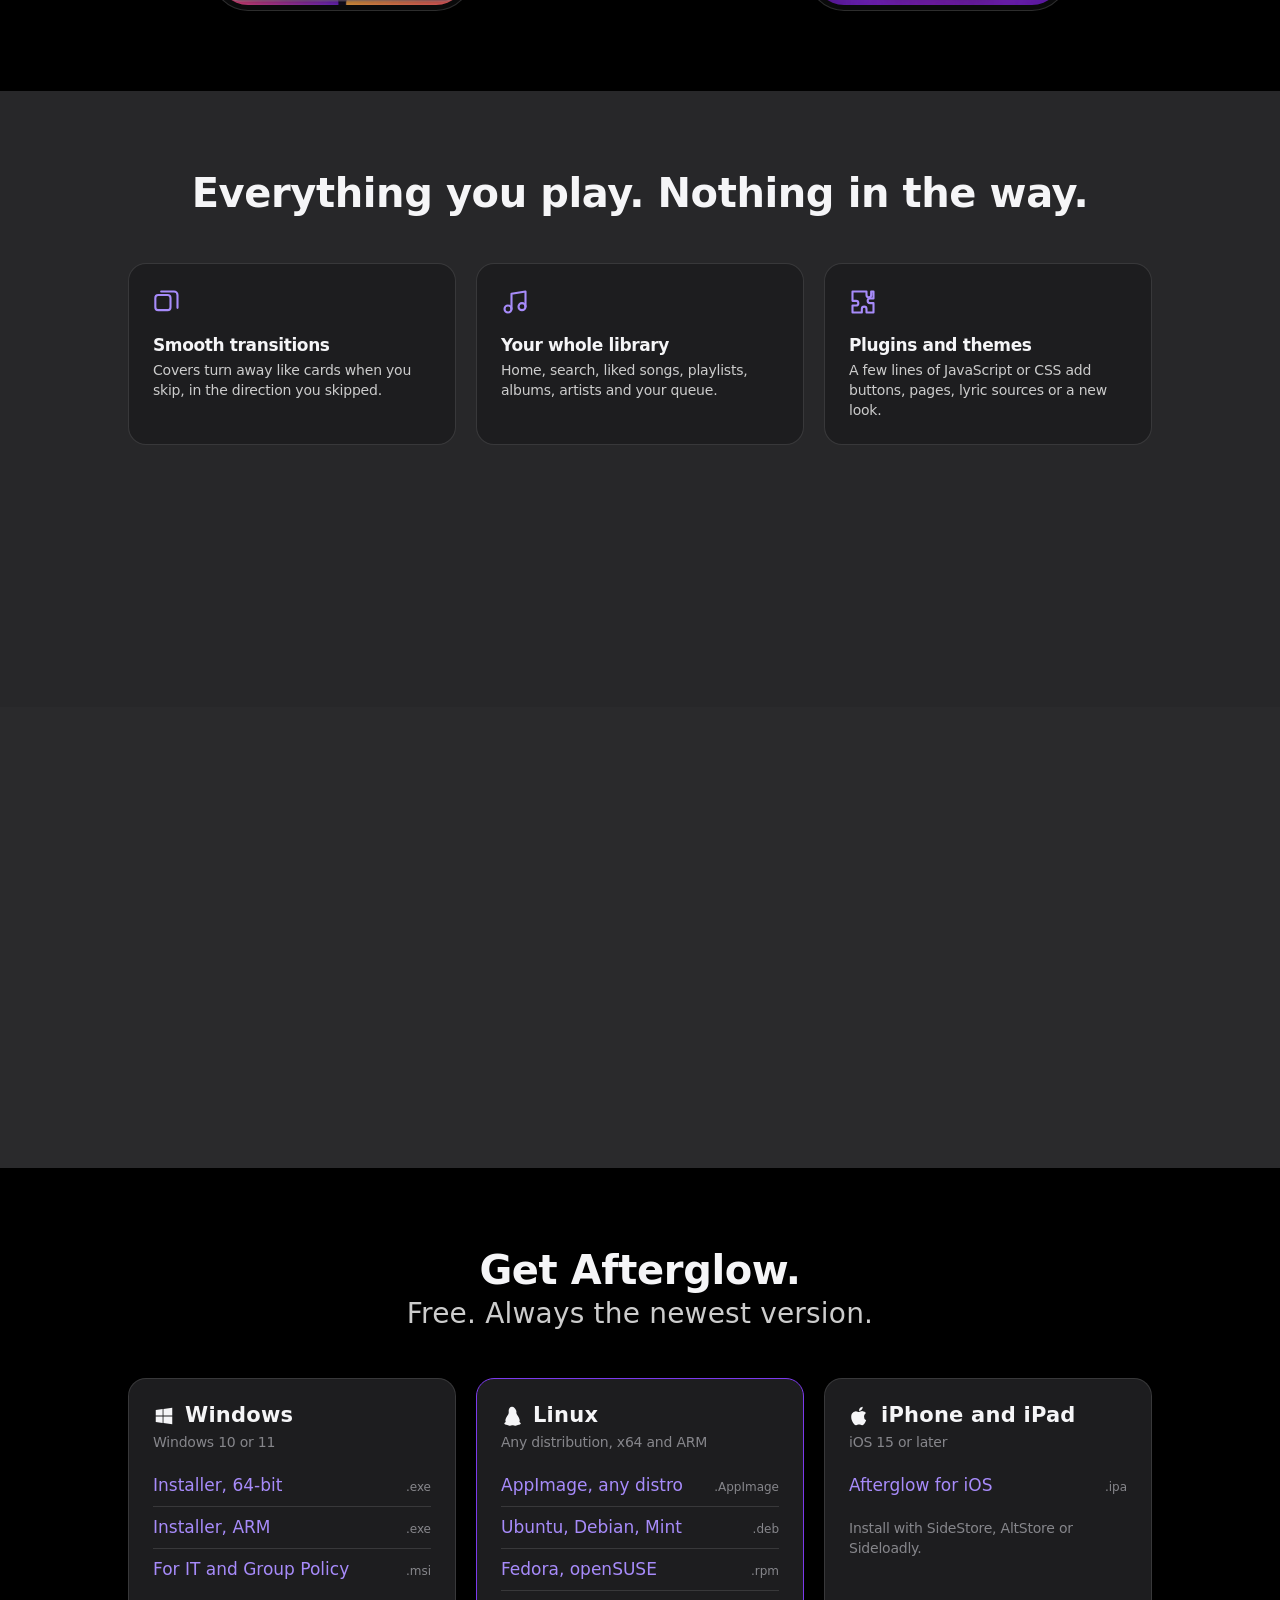
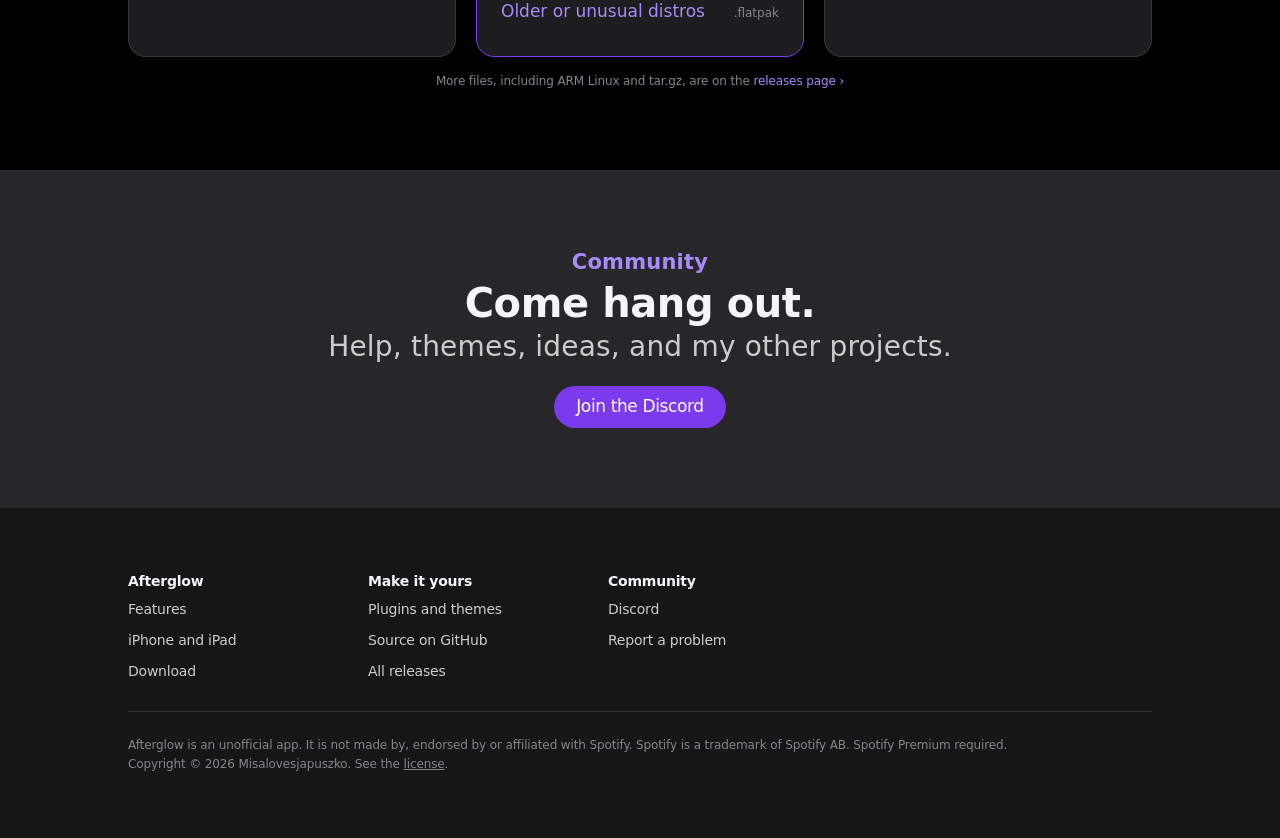
==== commit b6f9df7f: "iOS: real app icon, faster pages, no double-tap zoom; purple accent; up next click-to-play; real Win" ====
--- a/docs/index.html
+++ b/docs/index.html
@@ -14,12 +14,12 @@
 <link rel="preconnect" href="https://fonts.gstatic.com" crossorigin>
 <link href="https://fonts.googleapis.com/css2?family=Inter:wght@300;400;600;700&display=swap" rel="stylesheet">
 <style>
-/* Design system: DESIGN-apple.md, dark variant. One accent (the app's red), near-black tiles,
+/* Design system: DESIGN-apple.md, dark variant. One accent (purple), near-black tiles,
    no gradients, no shadows except the single product shadow under app screenshots. */
 :root {
-  --primary: #fa2d48;
-  --primary-focus: #ff375f;
-  --primary-on-dark: #ff5c71;
+  --primary: #7c3aed;
+  --primary-focus: #8b5cf6;
+  --primary-on-dark: #a78bfa;
   --on-primary: #ffffff;
   --body: #f5f5f7;
   --body-muted: #cccccc;
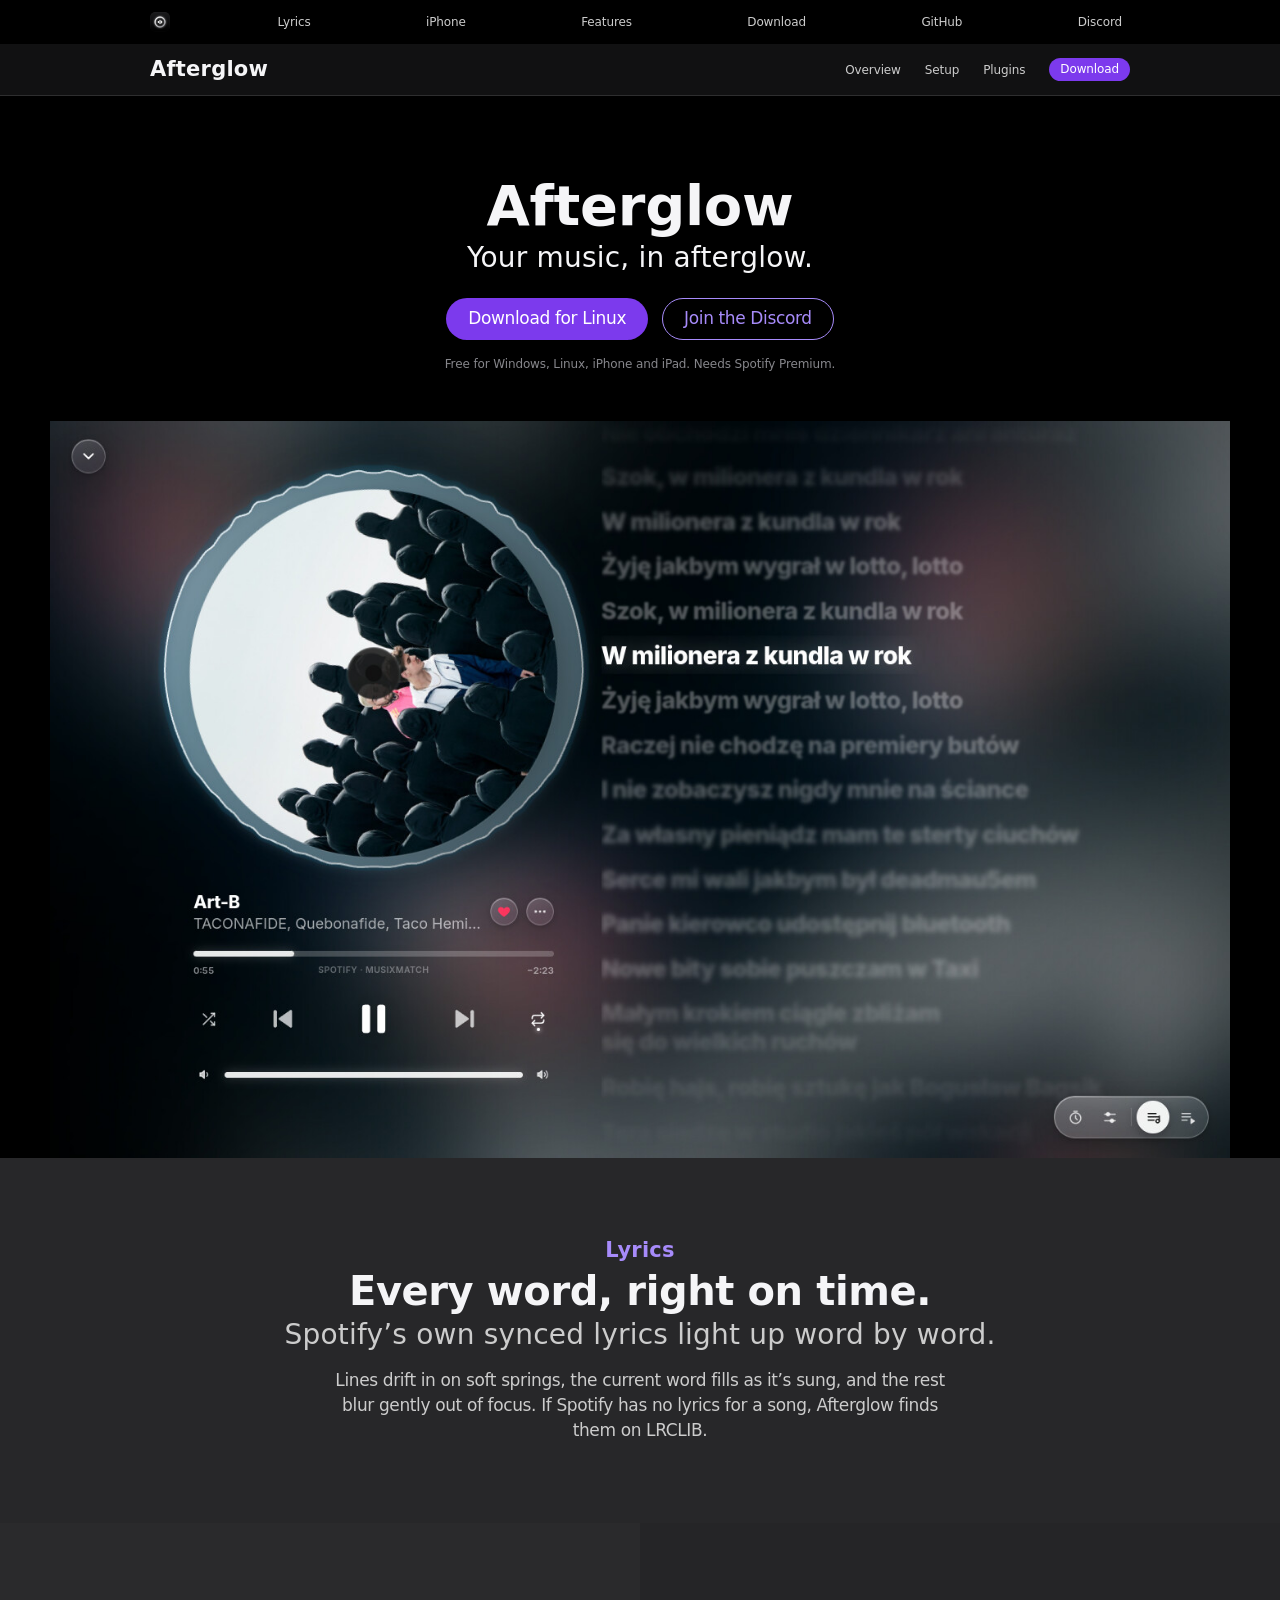
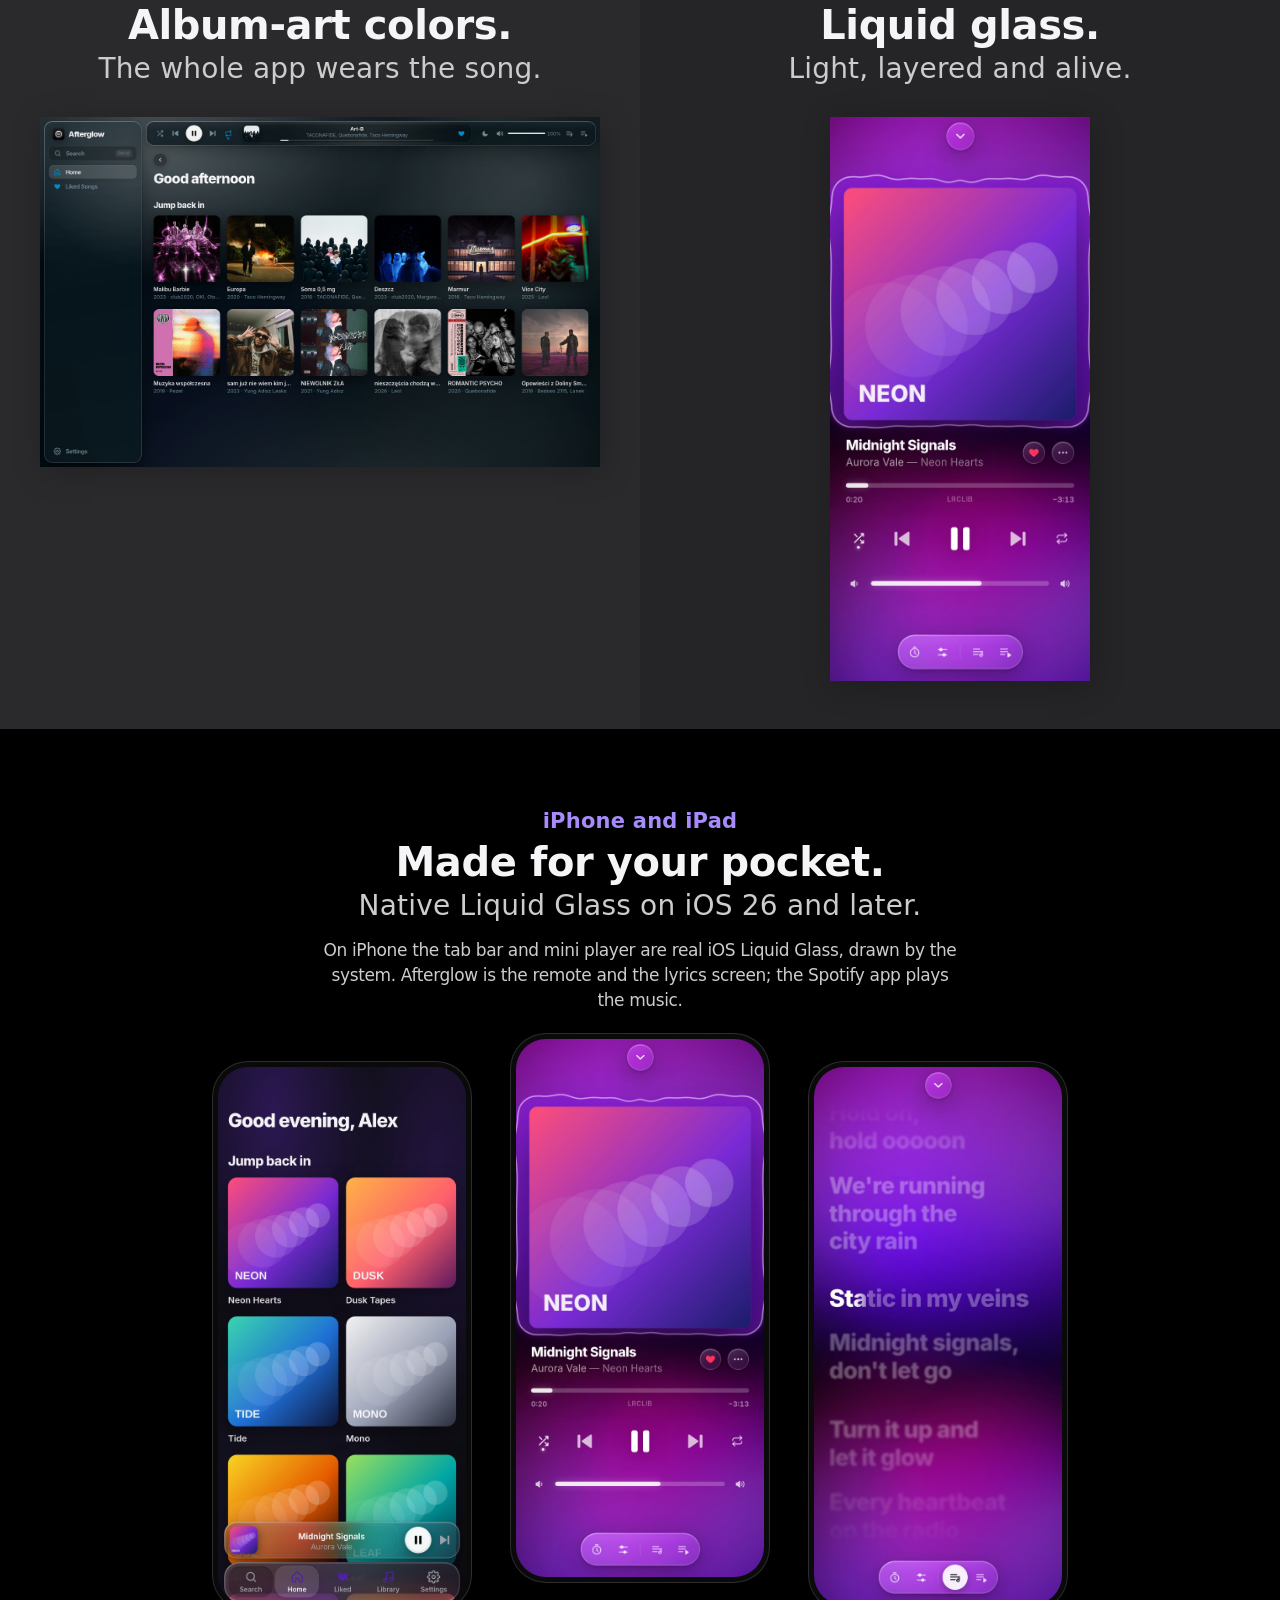
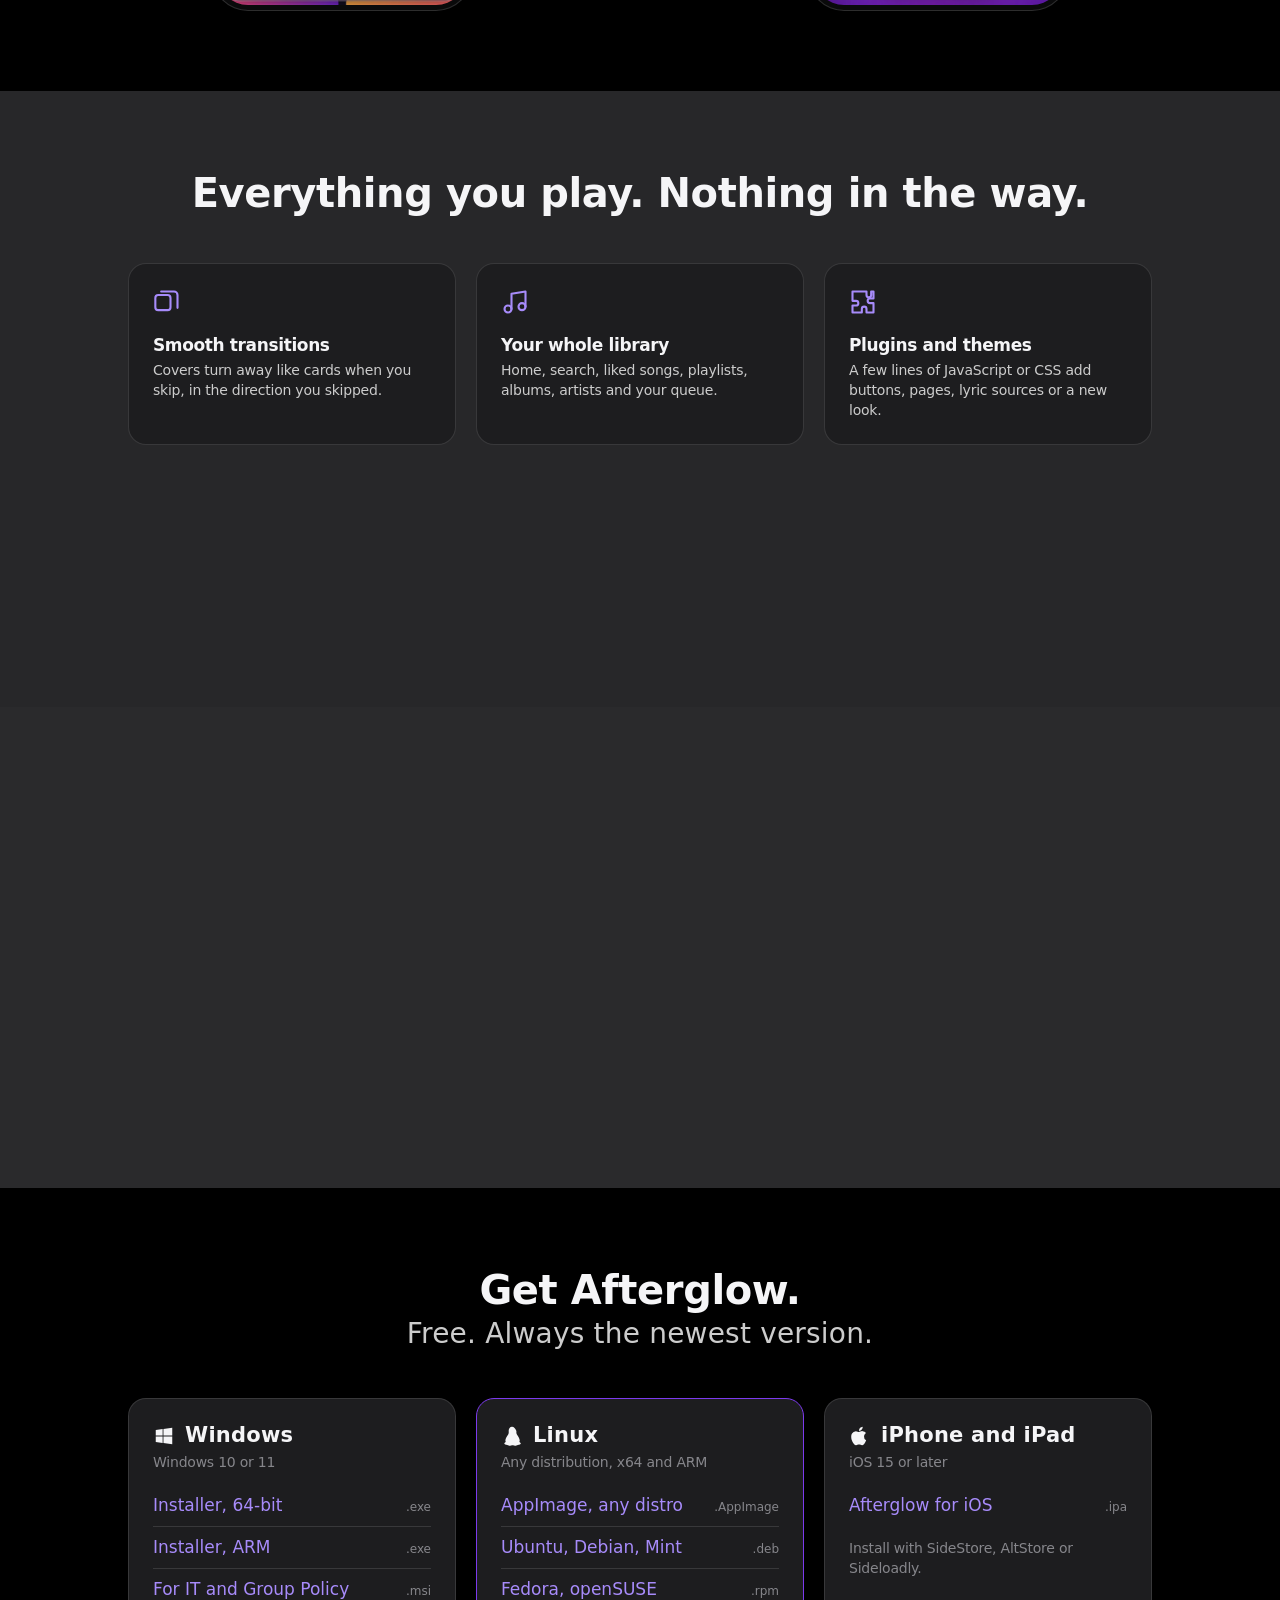
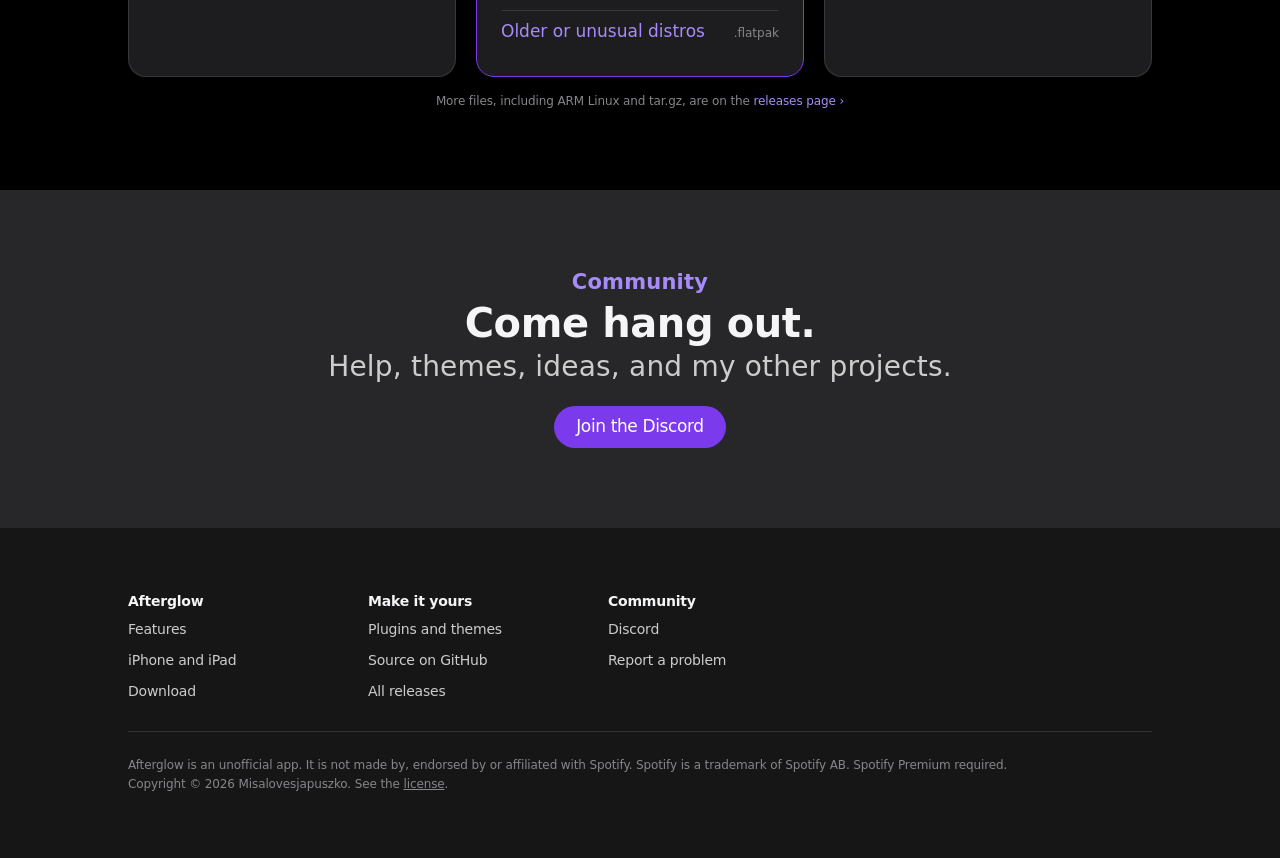
==== commit d4bd4269: "Read pages through Spotify's web player API; add Sign in with browser Spotify's own client IDs (web " ====
--- a/docs/index.html
+++ b/docs/index.html
@@ -285,7 +285,7 @@
     <p class="lead muted reveal">No accounts to make, nothing to set up.</p>
     <div class="steps">
       <div class="card reveal"><h3>Install</h3><p>Download the file for your device and open it.</p></div>
-      <div class="card reveal"><h3>Sign in with Spotify</h3><p>Log in on Spotify’s own page. You need Spotify Premium.</p></div>
+      <div class="card reveal"><h3>Sign in with your browser</h3><p>Log in on Spotify’s own page, no password typed into the app. You need Spotify Premium.</p></div>
       <div class="card reveal"><h3>Press play</h3><p>Open Now Playing and watch the lyrics glow along.</p></div>
     </div>
   </section>
